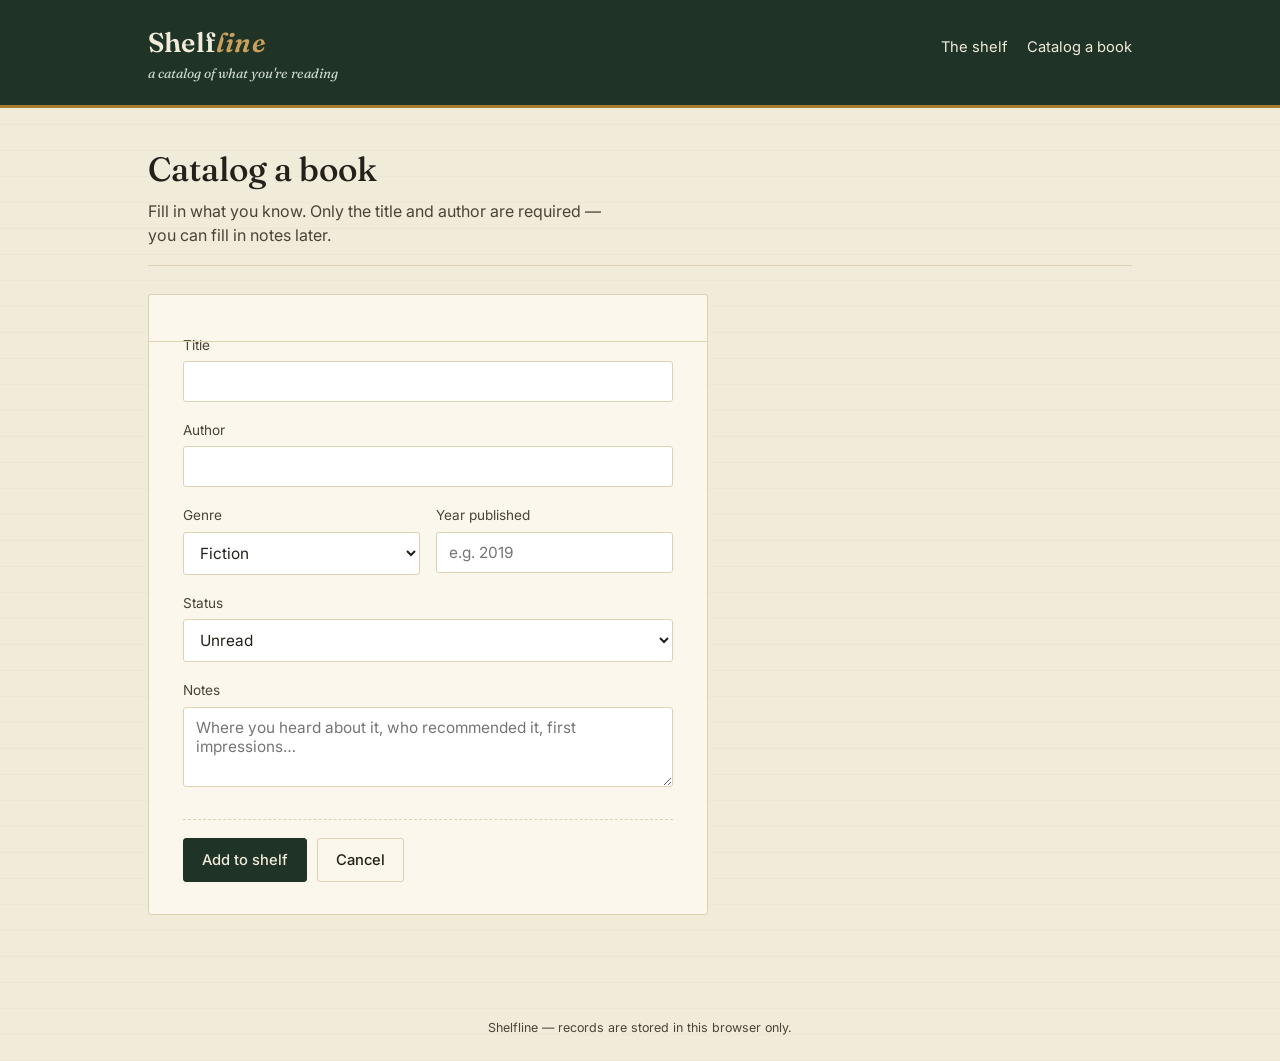
==== Mini System Static Pages/add.html @ 927e0469 "Transfering and Organizing for future files" ====
<!doctype html>
<html lang="en">
<head>
<meta charset="utf-8">
<meta name="viewport" content="width=device-width, initial-scale=1">
<title>Shelfline — Catalog a book</title>
<link rel="stylesheet" href="style.css">
</head>
<body>

<header class="rail">
  <div class="rail-inner">
    <div>
      <div class="wordmark">Shelf<em>line</em></div>
      <div class="rail-tagline">a catalog of what you're reading</div>
    </div>
    <nav>
      <a href="index.html">The shelf</a>
      <a href="add.html">Catalog a book</a>
    </nav>
  </div>
</header>

<main>
  <div class="page-head">
    <div>
      <h1>Catalog a book</h1>
      <p>Fill in what you know. Only the title and author are required — you can fill in notes later.</p>
    </div>
  </div>

  <form class="index-card" id="book-form" novalidate>
    <div class="field" id="field-title">
      <label for="title">Title</label>
      <input type="text" id="title" name="title" maxlength="120" required>
      <div class="field-error">Every book needs a title.</div>
    </div>

    <div class="field" id="field-author">
      <label for="author">Author</label>
      <input type="text" id="author" name="author" maxlength="80" required>
      <div class="field-error">Who wrote it?</div>
    </div>

    <div class="field-row">
      <div class="field" id="field-genre">
        <label for="genre">Genre</label>
        <select id="genre" name="genre"></select>
      </div>
      <div class="field" id="field-year">
        <label for="year">Year published</label>
        <input type="number" id="year" name="year" min="1000" max="2100" placeholder="e.g. 2019">
        <div class="field-error">Enter a year between 1000 and 2100.</div>
      </div>
    </div>

    <div class="field" id="field-status">
      <label for="status">Status</label>
      <select id="status" name="status"></select>
    </div>

    <div class="field" id="field-notes">
      <label for="notes">Notes</label>
      <textarea id="notes" name="notes" maxlength="500" placeholder="Where you heard about it, who recommended it, first impressions…"></textarea>
    </div>

    <div class="form-actions">
      <button type="submit" class="btn btn-primary">Add to shelf</button>
      <a class="btn btn-quiet" href="index.html">Cancel</a>
    </div>
  </form>
</main>

<footer>Shelfline &mdash; records are stored in this browser only.</footer>

<script src="storage.js"></script>
<script>
  const form = document.getElementById('book-form');
  const genreEl = document.getElementById('genre');
  const statusEl = document.getElementById('status');

  GENRES.forEach(g => genreEl.insertAdjacentHTML('beforeend', `<option value="${g}">${g}</option>`));
  STATUSES.forEach(s => statusEl.insertAdjacentHTML('beforeend', `<option value="${s}">${s}</option>`));

  function setInvalid(fieldId, invalid){
    document.getElementById(fieldId).classList.toggle('invalid', invalid);
  }

  form.addEventListener('submit', (e) => {
    e.preventDefault();

    const title = form.title.value.trim();
    const author = form.author.value.trim();
    const year = form.year.value.trim();

    const titleOk = title.length > 0;
    const authorOk = author.length > 0;
    const yearOk = year === '' || (Number(year) >= 1000 && Number(year) <= 2100);

    setInvalid('field-title', !titleOk);
    setInvalid('field-author', !authorOk);
    setInvalid('field-year', !yearOk);

    if (!titleOk || !authorOk || !yearOk){
      form.querySelector('.invalid input, .invalid select')?.focus();
      return;
    }

    addBook({
      title,
      author,
      genre: genreEl.value,
      year: year ? Number(year) : null,
      status: statusEl.value,
      notes: form.notes.value.trim()
    });

    window.location.href = 'index.html';
  });
</script>
</body>
</html>
---- Mini System Static Pages/style.css ----
/* ==========================================================================
   Shelfline — a personal library catalog
   Design language: the library card catalog. Ink on cardstock, brass rails,
   a stamped status mark. Not a SaaS dashboard — a drawer of index cards.
   ========================================================================== */

@import url('https://fonts.googleapis.com/css2?family=Fraunces:ital,opsz,wght@0,9..144,400..700;1,9..144,400..600&family=Inter:wght@400;500;600&display=swap');

:root{
  --ink:        #24211b;
  --ink-soft:   #4a4438;
  --paper:      #f1ebda;
  --card:       #fbf7ec;
  --card-edge:  #ddd2b3;
  --forest:     #1f3327;
  --forest-dim: #2b4636;
  --brass:      #a97c2f;
  --brass-dim:  #c9a15c;
  --brick:      #a63d2e;
  --brick-dim:  #c96a5c;

  --serif: 'Fraunces', 'Iowan Old Style', 'Georgia', serif;
  --sans:  'Inter', -apple-system, 'Segoe UI', sans-serif;

  --radius: 3px;
}

*{ box-sizing: border-box; }

html{ -webkit-font-smoothing: antialiased; }

body{
  margin: 0;
  background: var(--paper);
  background-image:
    repeating-linear-gradient(0deg, rgba(36,33,27,0.025) 0px, rgba(36,33,27,0.025) 1px, transparent 1px, transparent 26px);
  color: var(--ink);
  font-family: var(--sans);
  font-size: 16px;
  line-height: 1.5;
  min-height: 100vh;
}

a{ color: var(--forest); text-decoration: none; }
a:hover{ text-decoration: underline; }

:focus-visible{
  outline: 2px solid var(--brass);
  outline-offset: 2px;
}

/* ---------- Header / rail ---------- */

.rail{
  background: var(--forest);
  border-bottom: 3px solid var(--brass);
  color: var(--paper);
}

.rail-inner{
  max-width: 1040px;
  margin: 0 auto;
  padding: 22px 28px;
  display: flex;
  align-items: baseline;
  justify-content: space-between;
  gap: 16px;
  flex-wrap: wrap;
}

.wordmark{
  font-family: var(--serif);
  font-weight: 600;
  font-size: 1.7rem;
  color: var(--paper);
  letter-spacing: 0.2px;
}

.wordmark em{
  font-style: italic;
  color: var(--brass-dim);
}

.rail-tagline{
  font-size: 0.85rem;
  color: #cfd8cd;
  font-style: italic;
  font-family: var(--serif);
}

.rail nav{
  font-size: 0.92rem;
  display: flex;
  gap: 20px;
}

.rail nav a{
  color: var(--paper);
  border-bottom: 1px solid transparent;
  padding-bottom: 2px;
}

.rail nav a:hover{
  border-bottom-color: var(--brass-dim);
  text-decoration: none;
}

/* ---------- Page shell ---------- */

main{
  max-width: 1040px;
  margin: 0 auto;
  padding: 36px 28px 80px;
}

.page-head{
  display: flex;
  justify-content: space-between;
  align-items: flex-end;
  gap: 20px;
  flex-wrap: wrap;
  margin-bottom: 28px;
  border-bottom: 1px solid var(--card-edge);
  padding-bottom: 18px;
}

.page-head h1{
  font-family: var(--serif);
  font-weight: 500;
  font-size: 2.1rem;
  margin: 0 0 4px;
}

.page-head p{
  margin: 0;
  color: var(--ink-soft);
  max-width: 46ch;
}

/* ---------- Buttons ---------- */

.btn{
  display: inline-flex;
  align-items: center;
  gap: 6px;
  font-family: var(--sans);
  font-size: 0.92rem;
  font-weight: 500;
  padding: 10px 18px;
  border-radius: var(--radius);
  border: 1px solid transparent;
  cursor: pointer;
  transition: transform 0.05s ease, background 0.15s ease;
  white-space: nowrap;
}

.btn:active{ transform: translateY(1px); }

.btn-primary{
  background: var(--forest);
  color: var(--paper);
  border-color: var(--forest);
}
.btn-primary:hover{ background: var(--forest-dim); text-decoration: none; }

.btn-quiet{
  background: transparent;
  color: var(--ink);
  border-color: var(--card-edge);
}
.btn-quiet:hover{ background: rgba(36,33,27,0.05); text-decoration: none; }

.btn-danger{
  background: transparent;
  color: var(--brick);
  border-color: var(--brick-dim);
}
.btn-danger:hover{ background: rgba(166,61,46,0.08); text-decoration: none; }

.btn-sm{ padding: 6px 12px; font-size: 0.82rem; }

.btn:disabled{ opacity: 0.45; cursor: not-allowed; }

/* ---------- Toolbar (search / filter) ---------- */

.toolbar{
  display: flex;
  gap: 14px;
  flex-wrap: wrap;
  margin-bottom: 26px;
  align-items: center;
}

.toolbar input[type="search"]{
  flex: 1 1 220px;
  padding: 10px 14px;
  border: 1px solid var(--card-edge);
  border-radius: var(--radius);
  background: var(--card);
  font-family: var(--sans);
  font-size: 0.95rem;
  color: var(--ink);
}

.toolbar select{
  padding: 10px 12px;
  border: 1px solid var(--card-edge);
  border-radius: var(--radius);
  background: var(--card);
  font-family: var(--sans);
  font-size: 0.9rem;
  color: var(--ink);
}

.shelf-count{
  font-size: 0.85rem;
  color: var(--ink-soft);
  font-style: italic;
  font-family: var(--serif);
}

/* ---------- The shelf (card grid) ---------- */

.shelf{
  display: grid;
  grid-template-columns: repeat(auto-fill, minmax(220px, 1fr));
  gap: 18px;
}

.book-card{
  background: var(--card);
  border: 1px solid var(--card-edge);
  border-left: 6px solid var(--spine, var(--forest));
  border-radius: var(--radius);
  padding: 16px 16px 14px;
  display: flex;
  flex-direction: column;
  gap: 8px;
  position: relative;
}

.book-call{
  font-family: var(--serif);
  font-size: 0.72rem;
  letter-spacing: 0.03em;
  color: var(--ink-soft);
}

.book-title{
  font-family: var(--serif);
  font-size: 1.18rem;
  font-weight: 500;
  line-height: 1.25;
  margin: 0;
}

.book-author{
  font-size: 0.88rem;
  color: var(--ink-soft);
}

.book-meta{
  font-size: 0.8rem;
  color: var(--ink-soft);
  display: flex;
  gap: 8px;
  align-items: center;
}

.stamp{
  display: inline-block;
  font-family: var(--serif);
  font-size: 0.68rem;
  font-weight: 700;
  letter-spacing: 0.06em;
  text-transform: uppercase;
  padding: 2px 7px;
  border: 1.5px solid currentColor;
  border-radius: 2px;
  transform: rotate(-2deg);
}

.stamp-unread{ color: var(--ink-soft); }
.stamp-reading{ color: var(--brass); }
.stamp-read{ color: var(--forest); }

.book-actions{
  margin-top: auto;
  padding-top: 10px;
  display: flex;
  gap: 8px;
  border-top: 1px dashed var(--card-edge);
}

.empty-shelf{
  text-align: center;
  padding: 64px 20px;
  color: var(--ink-soft);
  border: 1px dashed var(--card-edge);
  border-radius: var(--radius);
}

.empty-shelf h2{
  font-family: var(--serif);
  font-weight: 500;
  color: var(--ink);
  margin: 0 0 8px;
}

/* ---------- Index card / form ---------- */

.index-card{
  background: var(--card);
  border: 1px solid var(--card-edge);
  border-radius: var(--radius);
  max-width: 560px;
  padding: 32px 34px;
  position: relative;
}

.index-card::before{
  content: '';
  position: absolute;
  top: 46px; left: 0; right: 0;
  height: 1px;
  background: var(--card-edge);
}

form.index-card{ padding-top: 40px; }

.field{
  margin-bottom: 18px;
}

.field label{
  display: block;
  font-size: 0.85rem;
  color: var(--ink-soft);
  margin-bottom: 6px;
}

.field-row{
  display: grid;
  grid-template-columns: 1fr 1fr;
  gap: 16px;
}

input[type="text"],
input[type="number"],
select,
textarea{
  width: 100%;
  padding: 10px 12px;
  border: 1px solid var(--card-edge);
  border-radius: var(--radius);
  background: #fff;
  font-family: var(--sans);
  font-size: 0.96rem;
  color: var(--ink);
}

input:focus, select:focus, textarea:focus{
  border-color: var(--brass);
}

textarea{ resize: vertical; min-height: 80px; font-family: var(--sans); }

.field-error{
  font-size: 0.8rem;
  color: var(--brick);
  margin-top: 5px;
  display: none;
}

.field.invalid input, .field.invalid select, .field.invalid textarea{
  border-color: var(--brick-dim);
}

.field.invalid .field-error{ display: block; }

.form-actions{
  display: flex;
  gap: 10px;
  margin-top: 26px;
  padding-top: 18px;
  border-top: 1px dashed var(--card-edge);
}

/* ---------- Detail (view) page ---------- */

.detail-card{
  background: var(--card);
  border: 1px solid var(--card-edge);
  border-left: 8px solid var(--spine, var(--forest));
  border-radius: var(--radius);
  max-width: 620px;
  padding: 34px 38px;
}

.detail-call{
  font-family: var(--serif);
  font-size: 0.8rem;
  color: var(--ink-soft);
  letter-spacing: 0.03em;
}

.detail-title{
  font-family: var(--serif);
  font-size: 2rem;
  font-weight: 500;
  margin: 6px 0 2px;
}

.detail-author{
  font-size: 1rem;
  color: var(--ink-soft);
  margin-bottom: 18px;
}

.detail-row{
  display: flex;
  gap: 6px;
  padding: 10px 0;
  border-top: 1px dashed var(--card-edge);
  font-size: 0.92rem;
}

.detail-row dt{
  width: 130px;
  flex: none;
  color: var(--ink-soft);
}

.detail-row dd{ margin: 0; }

.detail-notes{
  margin-top: 6px;
  line-height: 1.65;
  color: var(--ink);
}

.detail-actions{
  margin-top: 26px;
  padding-top: 18px;
  border-top: 1px dashed var(--card-edge);
  display: flex;
  gap: 10px;
}

/* ---------- Toast ---------- */

.toast{
  position: fixed;
  bottom: 24px;
  left: 50%;
  transform: translate(-50%, 12px);
  background: var(--forest);
  color: var(--paper);
  padding: 12px 20px;
  border-radius: var(--radius);
  font-size: 0.9rem;
  border: 1px solid var(--brass);
  opacity: 0;
  pointer-events: none;
  transition: opacity 0.2s ease, transform 0.2s ease;
  z-index: 20;
}

.toast.show{
  opacity: 1;
  transform: translate(-50%, 0);
}

/* ---------- Confirm dialog (delete) ---------- */

.veil{
  position: fixed;
  inset: 0;
  background: rgba(36,33,27,0.45);
  display: none;
  align-items: center;
  justify-content: center;
  z-index: 30;
  padding: 20px;
}

.veil.show{ display: flex; }

.confirm-box{
  background: var(--card);
  border: 1px solid var(--card-edge);
  border-radius: var(--radius);
  max-width: 380px;
  padding: 26px 28px;
}

.confirm-box h3{
  font-family: var(--serif);
  font-weight: 500;
  margin: 0 0 8px;
  font-size: 1.2rem;
}

.confirm-box p{
  margin: 0 0 20px;
  color: var(--ink-soft);
  font-size: 0.92rem;
}

.confirm-actions{
  display: flex;
  justify-content: flex-end;
  gap: 10px;
}

/* ---------- Footer ---------- */

footer{
  text-align: center;
  padding: 24px;
  font-size: 0.78rem;
  color: var(--ink-soft);
}

/* ---------- Responsive ---------- */

@media (max-width: 620px){
  .field-row{ grid-template-columns: 1fr; }
  .detail-row{ flex-direction: column; gap: 2px; }
  .detail-row dt{ width: auto; }
  .index-card, .detail-card{ padding: 24px 20px; }
}
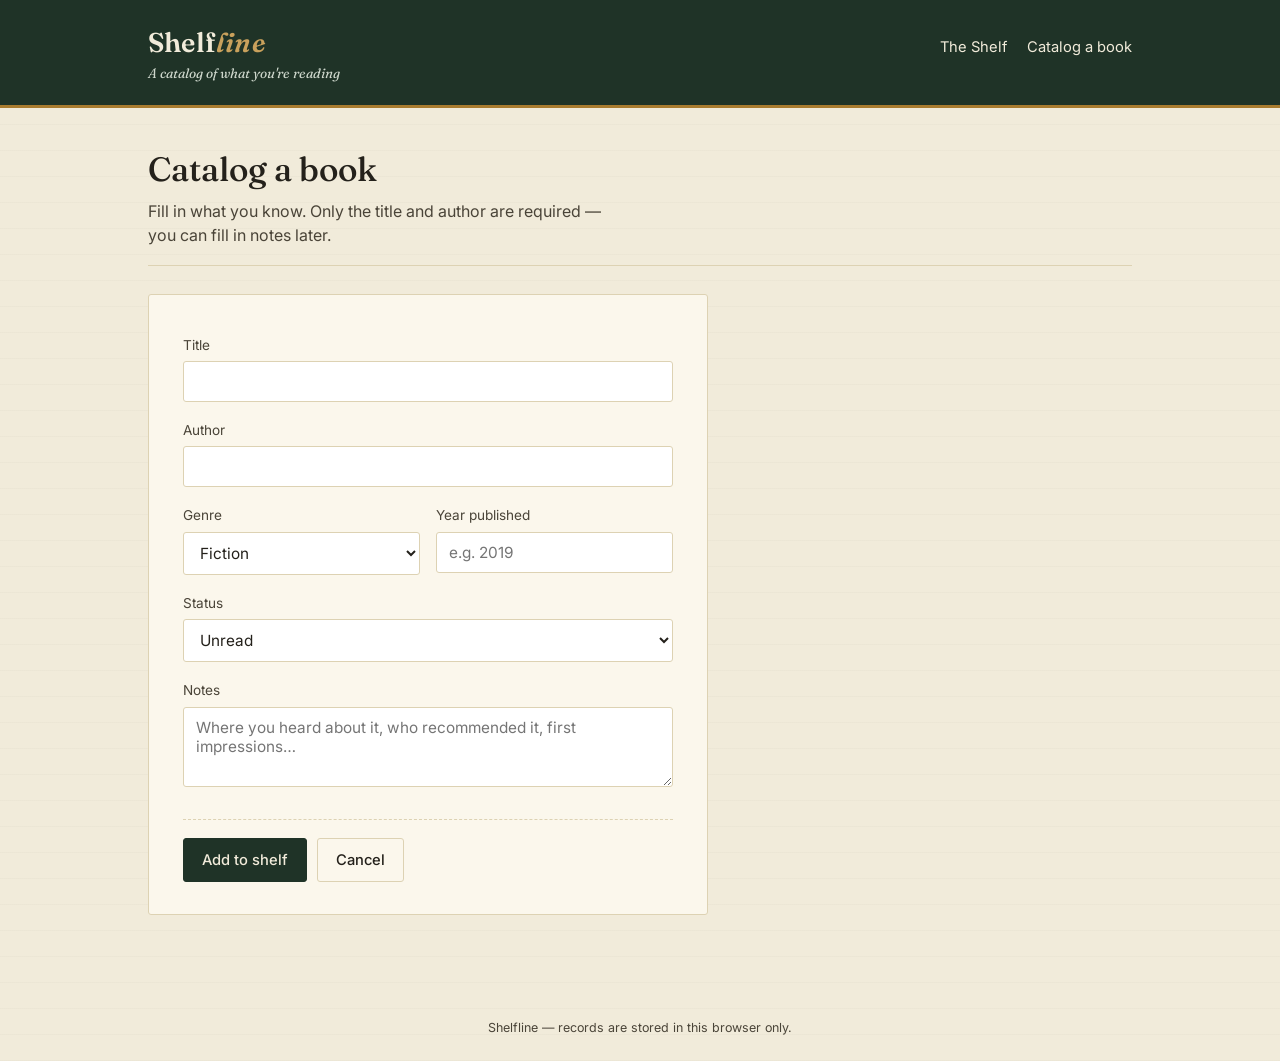
==== commit a86757ff: "Minor Changes" ====
--- a/Mini System Static Pages/add.html
+++ b/Mini System Static Pages/add.html
@@ -12,10 +12,10 @@
   <div class="rail-inner">
     <div>
       <div class="wordmark">Shelf<em>line</em></div>
-      <div class="rail-tagline">a catalog of what you're reading</div>
+      <div class="rail-tagline">A catalog of what you're reading</div>
     </div>
     <nav>
-      <a href="index.html">The shelf</a>
+      <a href="index.html">The Shelf</a>
       <a href="add.html">Catalog a book</a>
     </nav>
   </div>
--- a/Mini System Static Pages/style.css
+++ b/Mini System Static Pages/style.css
@@ -321,7 +321,7 @@
 .index-card::before{
   content: '';
   position: absolute;
-  top: 46px; left: 0; right: 0;
+  top: 46px; right: 0;
   height: 1px;
   background: var(--card-edge);
 }
